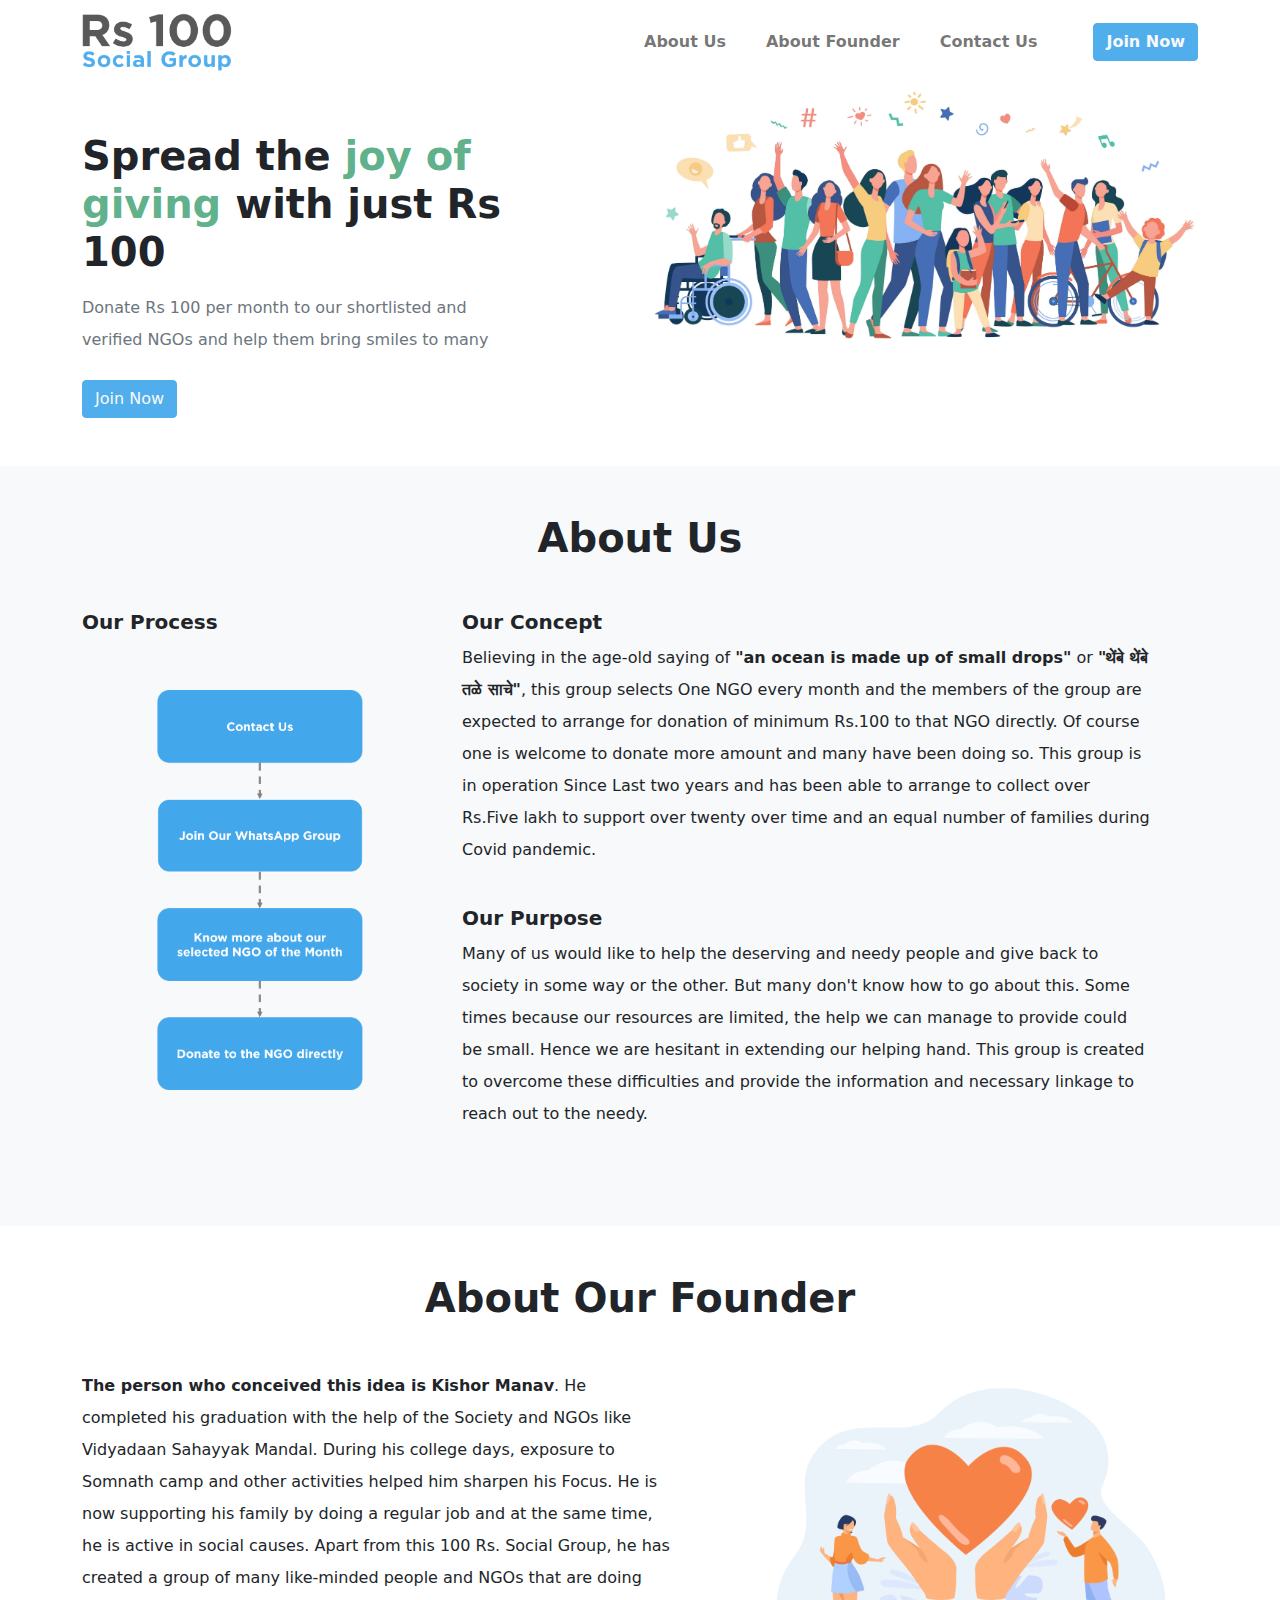
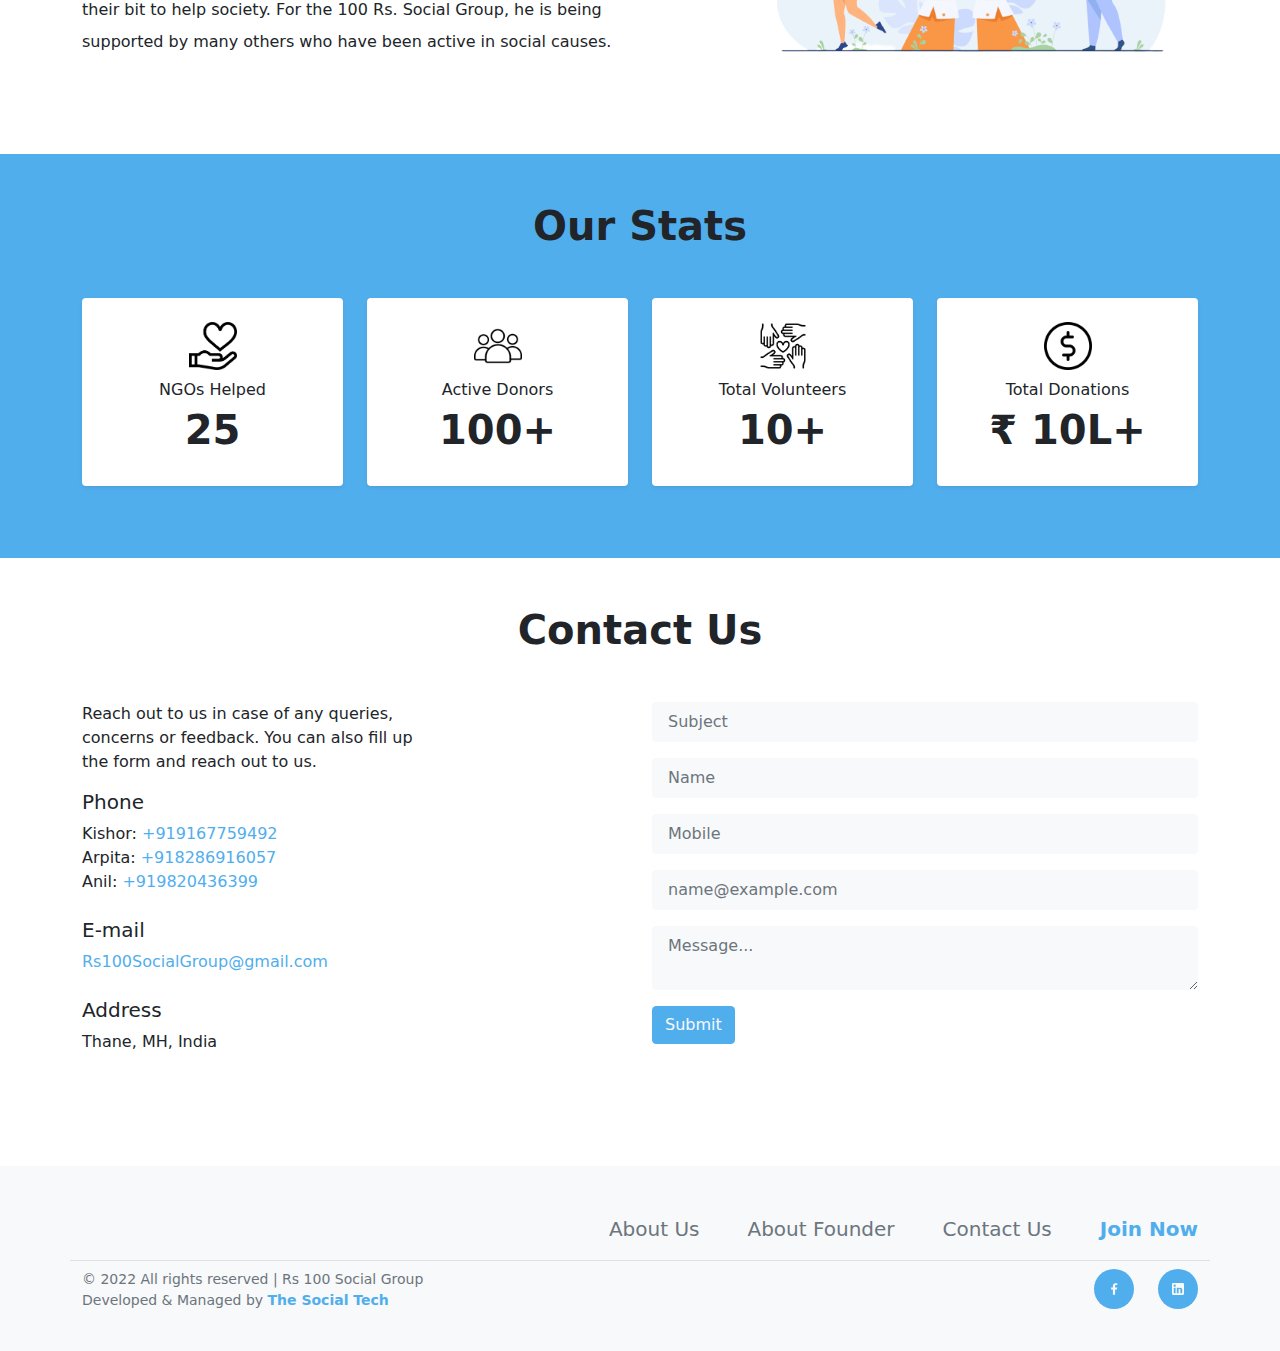
==== rs100socialgroup/index.html @ 7815d4fa "rs100sg demo" ====
<!DOCTYPE html>
<html lang="en">
  <head>
    <title>Rs 100 Social Group | Mumbai Based NGO Funding Organization</title>
    <meta charset="utf-8">
    <meta name="viewport" content="width=device-width, initial-scale=1, shrink-to-fit=no">
    <meta name="description" content="Rs 100 Social Group is a Group of people who provide monetary funding to NGOs and Non Profits on a monthly basis. Funding for NGOs in India. Get easy access to funding. Multiple causes supported">
    <meta name="author" content="Rs 100 Social Group ">
    <link rel="stylesheet" href="css/bootstrap/bootstrap.min.css">
	<style>
		html {
		  scroll-behavior: smooth;
		}
	</style>
    <link rel="icon" href="favicon.ico">
	<!-- Global site tag (gtag.js) - Google Analytics -->
	<script async src="https://www.googletagmanager.com/gtag/js?id=G-CLEER399SP"></script>
	<script>
	  window.dataLayer = window.dataLayer || [];
	  function gtag(){dataLayer.push(arguments);}
	  gtag('js', new Date());

	  gtag('config', 'G-CLEER399SP');
	</script>
  </head>
  <body>
    <div class="">
        
      <section><nav class="navbar navbar-expand-lg navbar-light navbar-fixed-top"><div class="container">
        <a class="navbar-brand" href="#"><img src="images/logo-blue.png" alt="" width="150"></a>
        <button class="navbar-toggler" type="button" data-toggle="side-menu" data-target="#sideMenu05" aria-controls="sideMenu05" aria-expanded="false" aria-label="Toggle navigation">
          <span class="navbar-toggler-icon"></span>
        </button>
        <div class="collapse navbar-collapse" id="navbarExample">
          <ul class="ms-auto me-4 navbar-nav fw-bold"><li class="nav-item me-4"><a class="nav-link" href="#aboutus">About Us</a></li>
            <li class="nav-item me-4"><a class="nav-link" href="#aboutfounder">About Founder</a></li>
            <li class="nav-item me-4"><a class="nav-link" href="#contactus">Contact Us</a></li>
			</ul><div><a class="btn btn-primary fw-bold text-light" href="tel:+919820436399">Join Now</a></div>
        </div>
        </div>
        </nav><div class="d-none fixed-top top-0 bottom-0" id="sideMenu05">
        <div class="position-absolute top-0 end-0 bottom-0 start-0 bg-dark" style="opacity: 0.7"></div>
        <nav class="navbar navbar-light position-absolute top-0 bottom-0 start-0 w-50 pt-3 pb-4 px-4 bg-white" style="overflow-y: auto;">
		<div class="d-flex flex-column w-100 h-100">
          <div class="d-flex justify-content-between mb-4">
            <a href="#"><img src="images/logo-blue.png" alt="" width="150"></a>
            <button class="btn-close" type="button" data-toggle="side-menu" data-target="#sideMenu05" aria-controls="sideMenu05" aria-label="Close"></button>
          </div>
          <div>
            <ul class="navbar-nav mb-4 fw-bold">
			  <li class="nav-item"><a class="nav-link" href="#aboutus">About Us</a></li><br>
              <li class="nav-item"><a class="nav-link" href="#aboutfounder">About Founder</a></li><br>
              <li class="nav-item"><a class="nav-link" href="#contactus">Contact Us</a></li><br>
              <li class="nav-item"><a class="btn btn-primary text-light fw-bold" href="tel:+919820436399">Join Now</a></li>
            </ul>
          </div>
          </div>
        </nav></div>
      </section>
        
      <section><div class="container pb-5">
        <div class="row">
        <div class="col-12 col-lg-6 mx-auto text-center text-lg-start">
          <div class="col-md-8 col-lg-10 mx-auto mx-lg-0 pt-lg-5 pb-4">
            <h2 class="mb-3 fs-1 fw-bold">
			<span>Spread the </span>
			<span class="text-success">joy of giving </span>
			<span>with just Rs 100 </span>
            </h2>
            <p class="pe-lg-5 text-muted lh-lg mb-0">Donate Rs 100 per month to our shortlisted and verified NGOs and help them bring smiles to many</p>
          </div>
          <div><a class="me-2 btn btn-primary text-light" href="tel:+919820436399">Join Now</a></div>
        </div>
        <div class="col-12 col-lg-6 mt-5 mt-lg-0">
          <div>
            <img class="img-fluid" src="images/hero-image-people.jpg" alt=""></div>
        </div>
        </div>
        </div>
        
      <section class="py-5 bg-light" id="aboutus">
	  <div class="container">
        <div class="col-12 col-md-8 col-lg-6 mx-auto text-center mb-5">
          <h2 class="mb-3 fs-1 fw-bold">About Us</h2>
        </div>
        <div class="row">	
          <div class="col-12 col-lg-4">		  
            <h5 class="fw-bold">Our Process</h5><br><br>
            <img class="img-fluid d-block mx-auto" src="images/our-process.png" style="height:400px" alt=""></div>
          <div class="col-12 col-lg-8 mt-5 mt-lg-0 order-1 order-lg-0">
            <div class="mb-5 pe-5">		  
              <h5 class="fw-bold">Our Concept</h5>
              <p class="lh-lg">
                Believing in the age-old saying of <strong>"an ocean is made up of small drops"</strong> or <strong>"थेंबे थेंबे तळे साचे"</strong>, this group selects One NGO every month and the members of the group are expected to arrange for donation of minimum Rs.100 to that NGO directly. Of course one is welcome to donate more amount and many have been doing so.
                This group is in operation Since Last two years and has been able to arrange to collect over Rs.Five lakh to support over twenty over time and an equal number of families during Covid pandemic.</p>
             <br>
              <h5 class="fw-bold">Our Purpose</h5>
              <p class="lh-lg">
                Many of us would like to help the deserving and needy people and give back to society in some way or the other.
                But many don't know how to go about this. Some times because our resources are limited,  the help we can manage to provide could be small. Hence we are hesitant in extending our helping hand. This group is created to overcome these difficulties and provide the information and necessary linkage to  reach out to the needy.
              </p>
            </div>
          </div>
        </div>
        </div>
      </section>
        
      <section class="py-5" id="aboutfounder"><div class="container">
      
        <div class="col-12 col-md-8 col-lg-6 mx-auto text-center mb-5">
          <h2 class="mb-3 fs-1 fw-bold">About Our Founder</h2>
        </div>
        <div class="row">	
          <div class="col-12 col-lg-7 mt-5 mt-lg-0 order-1 order-lg-0">
            <div class="mb-5 pe-5">		  
              <p class="lh-lg">
                <strong>The person who conceived this idea is Kishor Manav</strong>. He completed his graduation with the help of the Society and NGOs like Vidyadaan Sahayyak Mandal. During his college days, exposure to Somnath camp and other activities helped him sharpen his Focus.  He is now supporting his family by doing a  regular job and at the same time, he is active in social causes. Apart from this 100 Rs. Social Group,  he has created a group of many like-minded people and NGOs that are doing their bit to help society. For the 100 Rs. Social Group, he is being supported by many others who have been active in social causes.
              </p>
            </div>
          </div>	  
          <div class="col-12 col-lg-5">
            <img class="img-fluid my-auto" src="images/connect-the-idea-founder.png" alt=""></div>
        </div>
        </div>
      </section>
        
      <section class="py-5 bg-primary"><div class="container">
        <div class="col-12 col-md-8 col-lg-6 mx-auto text-center mb-5">
          <h2 class="mb-3 fs-1 fw-bold">Our Stats</h2>
        </div>
        <div class="row text-center">
          <div class="col-12 col-md-6 col-lg-3 mb-4">
            <div class="px-2 py-4 bg-white shadow-sm rounded">
              <img src="images/ngos-helped.png" alt="" style="height: 48px" width="48">
              <p class="mb-1 mt-2">NGOs Helped</p>
              <h2 class="fs-1 fw-bold">25</h2>
            </div>
          </div>
          <div class="col-12 col-md-6 col-lg-3 mb-4">
            <div class="px-2 py-4 bg-white shadow-sm rounded">
              <img src="images/donors.png" alt="" style="height: 48px" width="48">        
              <p class="mb-1 mt-2">Active Donors</p>
              <h2 class="fs-1 fw-bold">100+</h2>
            </div>
          </div>
          <div class="col-12 col-md-6 col-lg-3 mb-4">
            <div class="px-2 py-4 bg-white shadow-sm rounded">
              <img src="images/volunteers.png" alt="" style="height: 48px" width="48">        
              <p class="mb-1 mt-2">Total Volunteers</p>
              <h2 class="fs-1 fw-bold">10+</h2>
            </div>
          </div>
          <div class="col-12 col-md-6 col-lg-3 mb-4">
            <div class="px-2 py-4 bg-white shadow-sm rounded">
              <img src="images/total-donations.png" alt="" style="height: 48px" width="48">        
              <p class="mb-1 mt-2">Total Donations </p>
              <h2 class="fs-1 fw-bold">₹ 10L+</h2>
            </div>
          </div>
        </div>
        </div>
      </section>
        
      <section class="py-5" id="contactus">
        <div class="container">
          <div class="col-12 col-md-8 col-lg-6 mx-auto text-center mb-5">
            <h2 class="mb-3 fs-1 fw-bold">Contact Us</h2>
          </div>
          <div class="row">
            <div class="col-12 col-lg-6 mb-5">
              <div class="row">
                <div class="col-8">
                  <p>Reach out to us in case of any queries, concerns or feedback. You can also fill up the form and reach out to us.</p>
                </div>
              </div>
              <div class="mb-4">
                <h5 class="">Phone</h5>
                <p>Kishor: <a class="text-decoration-none text-primary" href="tel:+919167759492">+919167759492</a><br> 
				Arpita: <a class="text-decoration-none text-primary" href="tel:+918286916057">+918286916057</a><br>
				Anil: <a class="text-decoration-none text-primary" href="tel:+919820436399">+919820436399</a></p>
              </div>
              <div class="mb-4">
                <h5 class="">E-mail</h5>
                <p><a class="text-decoration-none text-primary" href="mailto:rs100socialgroup@gmail.com">Rs100SocialGroup@gmail.com</a></p>
              </div>
              <div>
                <h5 class="">Address</h5>
                <p>Thane, MH, India</p>
              </div>
            </div>
            <div class="col-12 col-lg-6">
              <form action="https://formspree.io/f/xzboeddp" method="post">
                <div class="mb-3">
                  <input class="form-control py-2 px-3 bg-light border-0" type="text" placeholder="Subject" required="">
                </div>
                <div class="mb-3">
                  <input class="form-control py-2 px-3 bg-light border-0" type="text" placeholder="Name" required="">
                </div>
                <div class="mb-3">
                  <input class="form-control py-2 px-3 bg-light border-0" type="number" placeholder="Mobile" required="">
                </div>
                <div class="mb-3">
                  <input class="form-control py-2 px-3 bg-light border-0" type="email" placeholder="name@example.com" required="">
                </div>
                <div class="mb-3"><textarea class="form-control py-2 px-3 bg-light border-0" type="text" placeholder="Message..."></textarea></div>
                <div class="d-flex justify-content-between">
                  <button class="btn btn-primary text-light" type="submit">Submit</button>
                </div>
              </form>
            </div>
          </div>
        </div>
      </section>
        
      <section class="py-4 bg-light"><div class="container pt-lg-4">
  <div class="pb-6">
    <div class="d-flex flex-wrap align-items-start justify-content-between">
      <div class="col-12 col-lg-2">
        <a class="d-inline-block h4 text-decoration-none" href="#">
          <img src="https://static.shuffle.dev/uploads/files/28/282475d12827526eb4c256b1724505f161ff5843/logo-blue.png" alt="" style="height: 50px" width="auto"></a>
      </div>
      <div class="col-12 col-lg-9 d-flex justify-content-center justify-content-lg-end">
        <ul class="d-flex list-unstyled flex-wrap"><li><a class="me-5 text-decoration-none text-dark fs-5" href="#aboutus">About Us</a></li>
          <li><a class="me-5 text-decoration-none text-dark fs-5" href="#aboutfounder">About Founder</a></li>
          <li><a class="me-5 text-decoration-none text-dark fs-5" href="#contactus">Contact Us</a></li>
          <li><a class="text-decoration-none fw-bold text-primary fs-5" href="tel:+919820436399">Join Now</a></li>
        </ul></div>
    </div>
  </div>
  <div class="mt-10 pt-10">
    <div class="row pt-2 border-top">
      <p class="col text-muted small">© 2022 All rights reserved | Rs 100 Social Group<br>Developed &amp; Managed by <a class="text-decoration-none link-dark fw-bold text-primary" href="https://thesocialtech.org">The Social Tech</a> </p> 
      <div class="col d-flex justify-content-end">
        <a class="d-flex justify-content-center align-items-center me-4 rounded-circle bg-primary" href="https://www.facebook.com/rs100socialgroup" style="width: 40px; height: 40px;">
          <svg class="fw-bold text-light" width="7" height="12" viewBox="0 0 7 12" fill="none" xmlns="http://www.w3.org/2000/svg"><path fill-rule="evenodd" clip-rule="evenodd" d="M4.0898 11.8182V6.51068H5.90537L6.17776 4.44164H4.0898V3.12086C4.0898 2.52201 4.25864 2.1139 5.13515 2.1139L6.25125 2.11345V0.26283C6.05824 0.238228 5.39569 0.181824 4.62456 0.181824C3.01431 0.181824 1.9119 1.14588 1.9119 2.91594V4.44164H0.0908203V6.51068H1.9119V11.8182H4.0898Z" fill="currentColor"></path></svg></a>
        <a class="d-flex justify-content-center align-items-center rounded-circle bg-primary" href="https://www.linkedin.com/company/thesocialtechorg/" style="width: 40px; height: 40px;">
          <svg class="fw-bold text-light" width="12" height="12" viewBox="0 0 12 12" fill="none" xmlns="http://www.w3.org/2000/svg"><path d="M10.8 0H1.2C0.54 0 0 0.54 0 1.2V10.8C0 11.46 0.54 12 1.2 12H10.8C11.46 12 12 11.46 12 10.8V1.2C12 0.54 11.46 0 10.8 0ZM3.6 10.2H1.8V4.8H3.6V10.2ZM2.7 3.78C2.1 3.78 1.62 3.3 1.62 2.7C1.62 2.1 2.1 1.62 2.7 1.62C3.3 1.62 3.78 2.1 3.78 2.7C3.78 3.3 3.3 3.78 2.7 3.78ZM10.2 10.2H8.4V7.02C8.4 6.54002 7.98 6.12 7.5 6.12C7.02 6.12 6.6 6.54002 6.6 7.02V10.2H4.8V4.8H6.6V5.52C6.9 5.04 7.56 4.68 8.1 4.68C9.24 4.68 10.2 5.64 10.2 6.78V10.2Z" fill="currentColor"></path></svg></a>
      </div>
    </div>
  </div>
  </div>
</section>
    </div>
    <script src="js/bootstrap/bootstrap.bundle.min.js"></script>
    <script src="js/main.js"></script>
      </body>
</html>
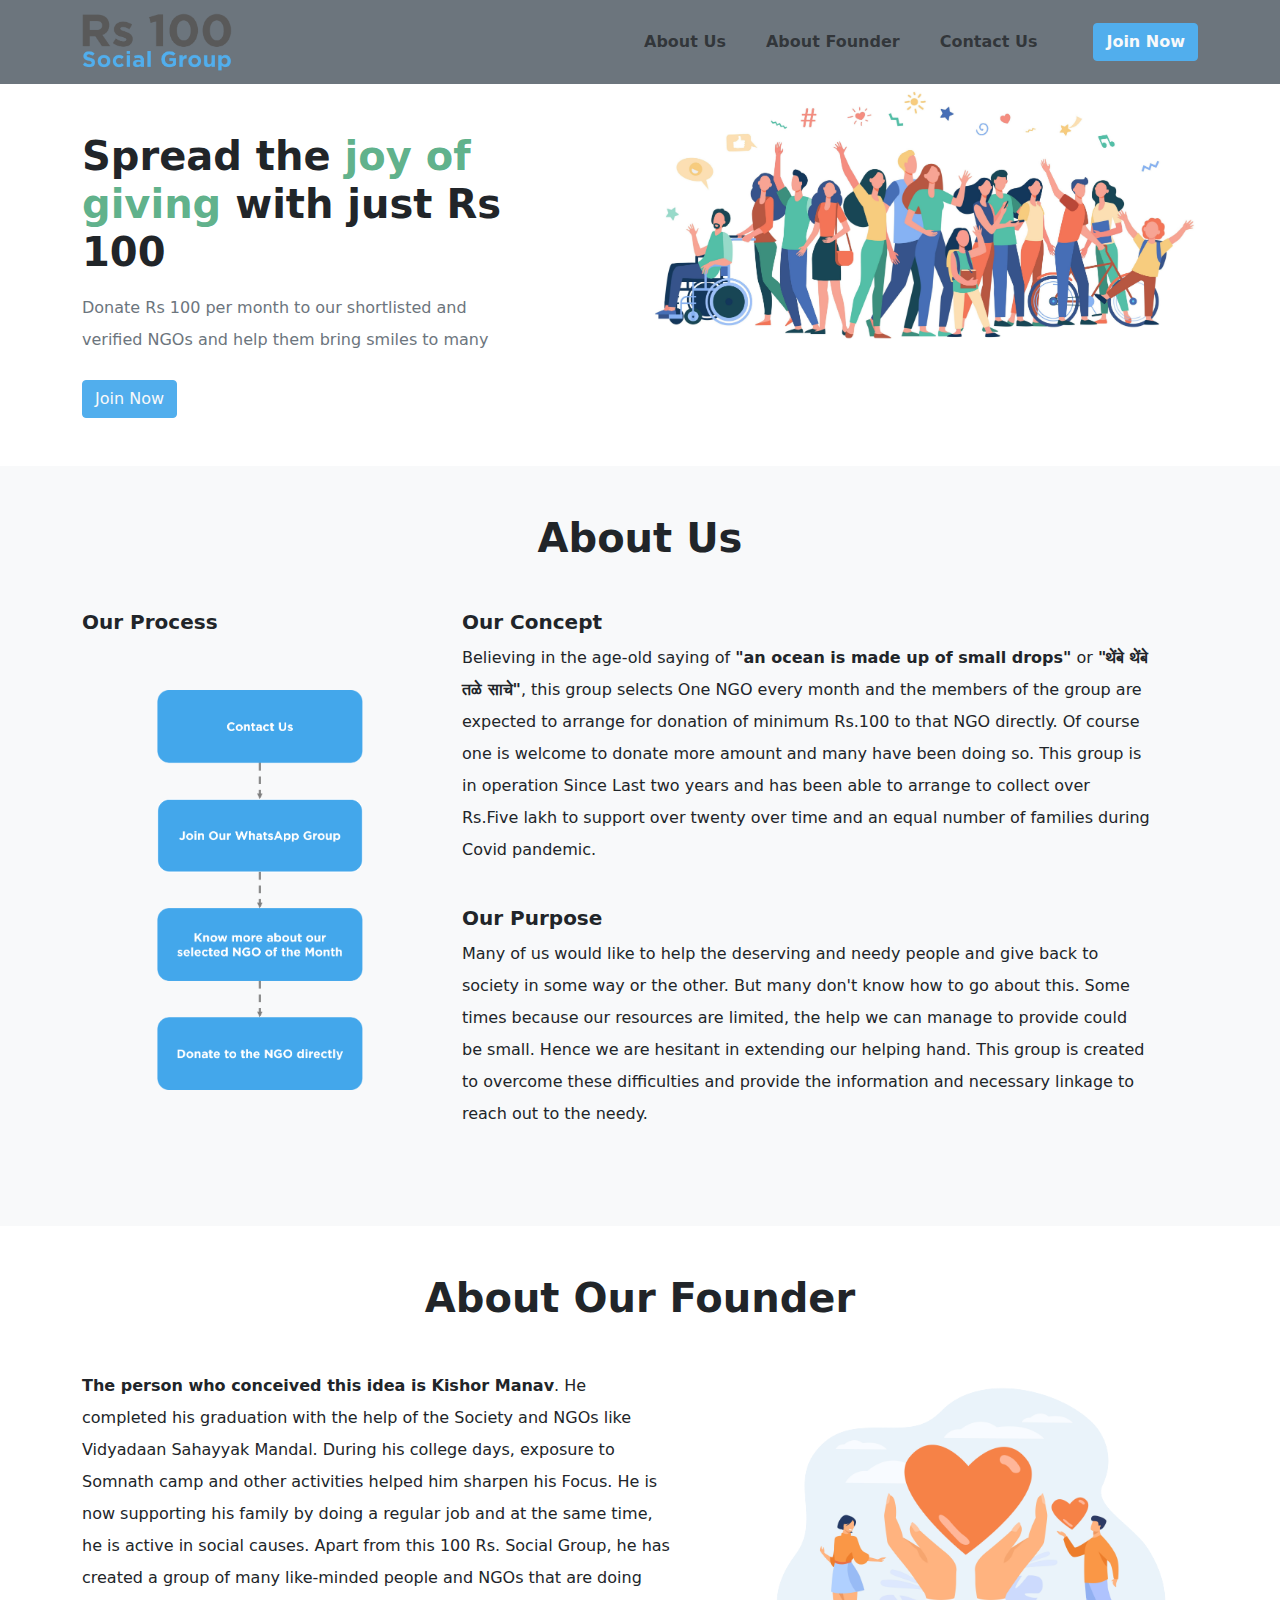
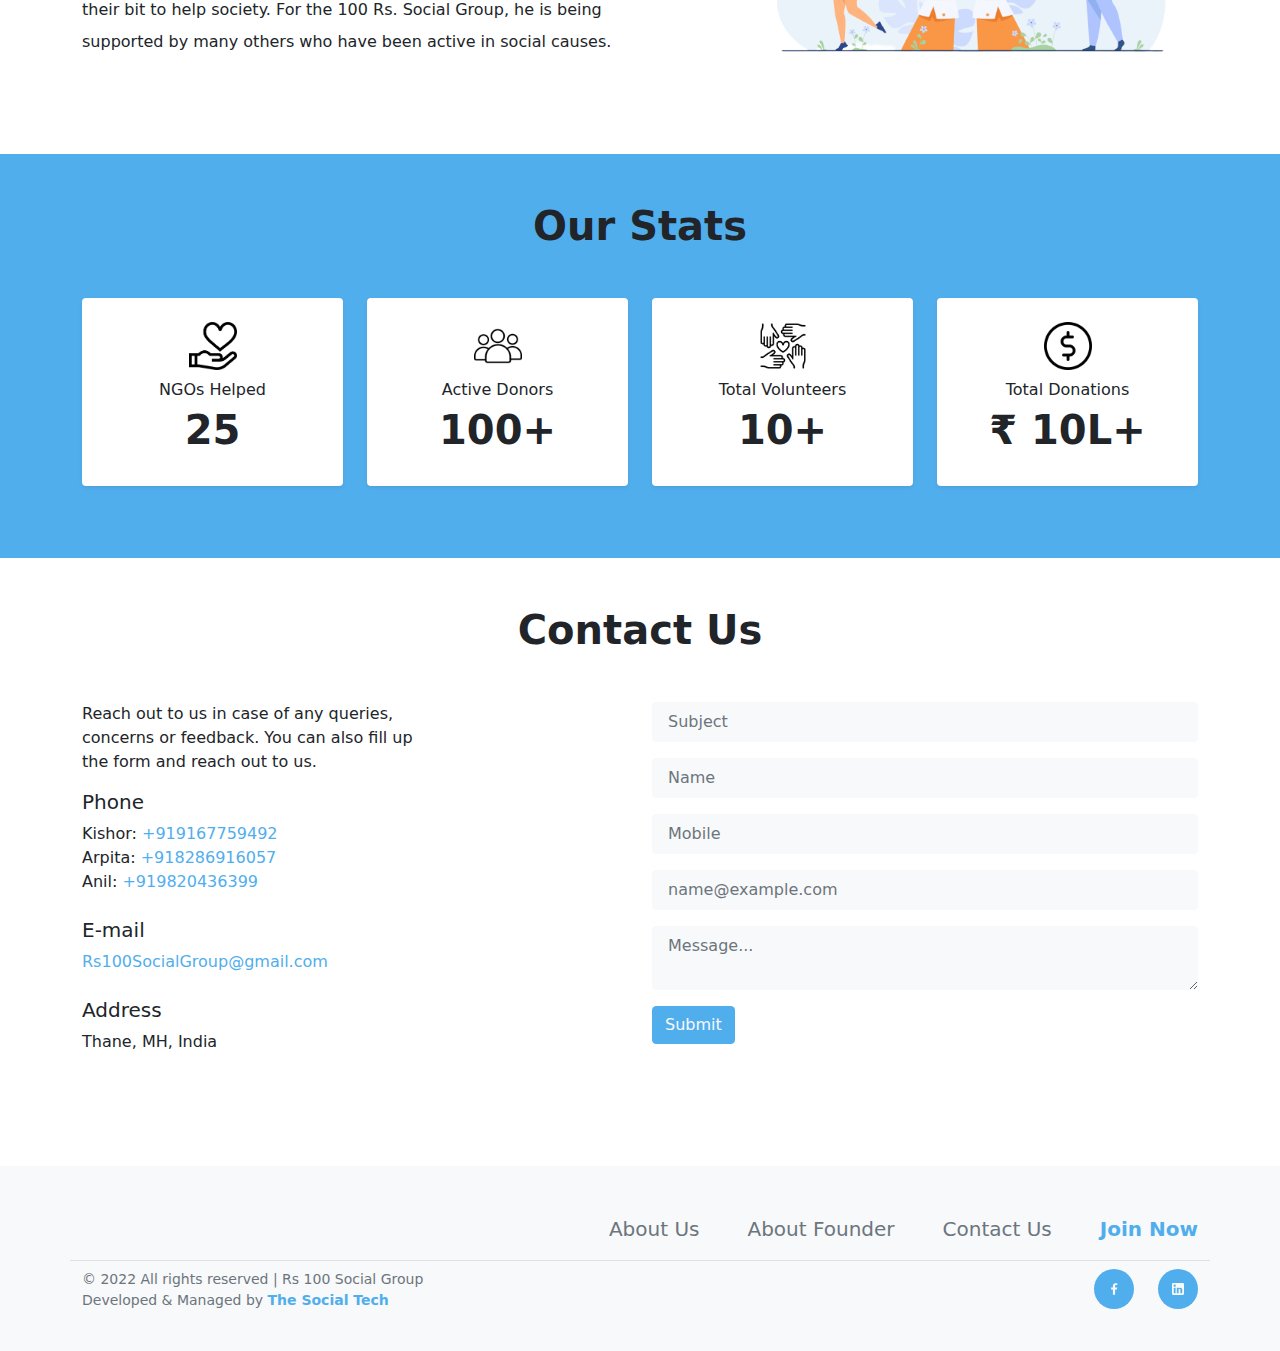
==== commit 84796a3c: "Profile Added and Contact Changed" ====
--- a/rs100socialgroup/index.html
+++ b/rs100socialgroup/index.html
@@ -26,7 +26,7 @@
   <body>
     <div class="">
         
-      <section><nav class="navbar navbar-expand-lg navbar-light navbar-fixed-top"><div class="container">
+      <section class="bg-dark"><nav class="navbar navbar-expand-lg navbar-light navbar-fixed-top"><div class="container">
         <a class="navbar-brand" href="#"><img src="images/logo-blue.png" alt="" width="150"></a>
         <button class="navbar-toggler" type="button" data-toggle="side-menu" data-target="#sideMenu05" aria-controls="sideMenu05" aria-expanded="false" aria-label="Toggle navigation">
           <span class="navbar-toggler-icon"></span>
